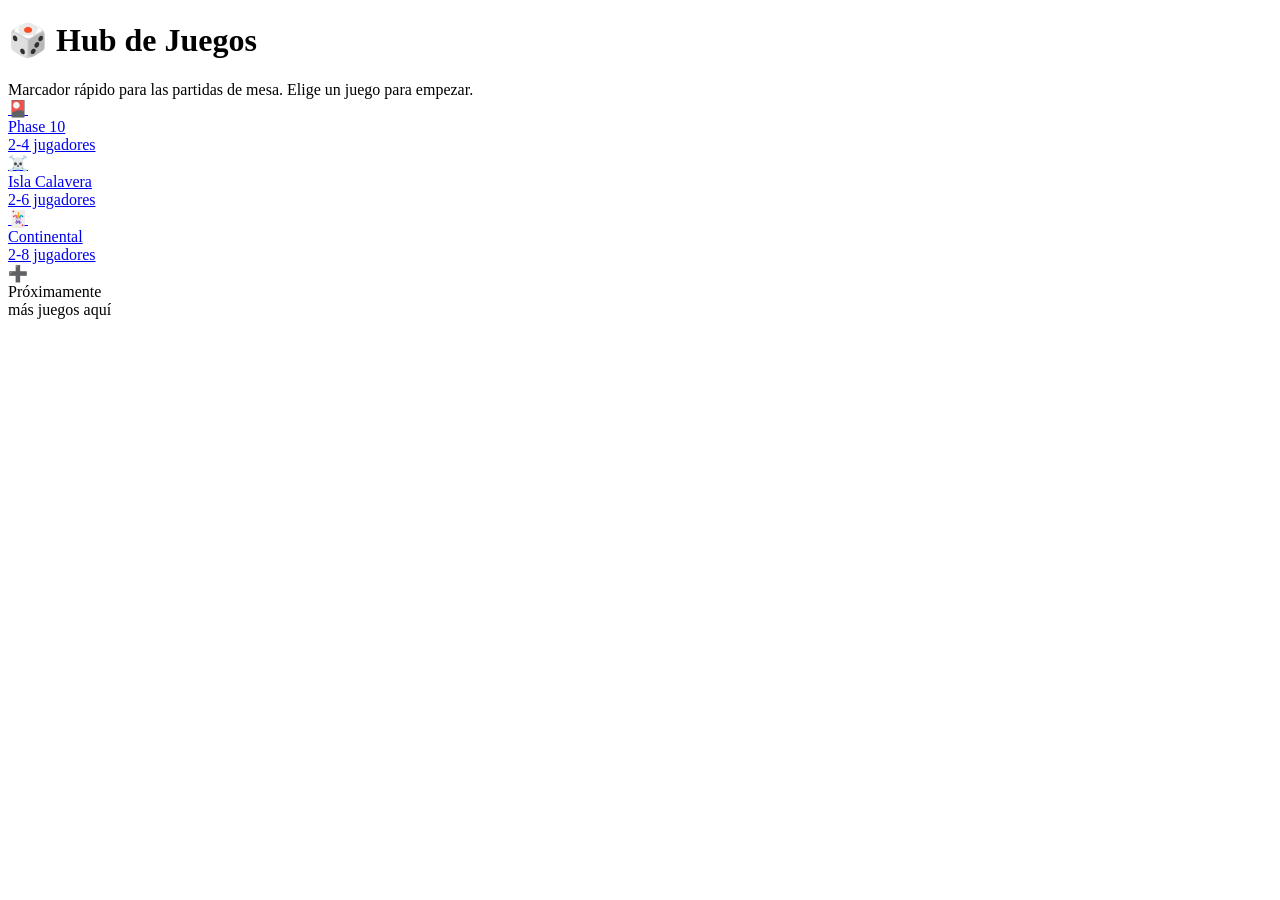
==== index.html @ 879f1ace "Add files via upload" ====
<!DOCTYPE html>
<html lang="es">
<head>
<meta charset="UTF-8">
<meta name="viewport" content="width=device-width, initial-scale=1.0, maximum-scale=1.0">
<title>Hub de Juegos</title>
<link rel="manifest" href="manifest.json">
<meta name="theme-color" content="#122e26">
<link rel="apple-touch-icon" href="assets/icon-192.png">
<link rel="stylesheet" href="css/style.css">
</head>
<body>
<h1>🎲 Hub de Juegos</h1>
<div class="sub">Marcador rápido para las partidas de mesa. Elige un juego para empezar.</div>

<div class="hub-grid" id="grid"></div>

<script>
// Para añadir un juego nuevo en el futuro: añade un objeto aquí y crea su .html
// copiando phase10.html / islacalavera.html como plantilla.
const GAMES = [
  { id:'phase10', title:'Phase 10', file:'phase10.html', icon:'🎴', meta:'2-4 jugadores', color:'red' },
  { id:'islacalavera', title:'Isla Calavera', file:'islacalavera.html', icon:'☠️', meta:'2-6 jugadores', color:'teal' },
  { id:'continental', title:'Continental', file:'continental.html', icon:'🃏', meta:'2-8 jugadores', color:'blue' },
];

const grid = document.getElementById('grid');
GAMES.forEach(g => {
  const a = document.createElement('a');
  a.href = g.file;
  a.className = 'chip';
  a.style.setProperty('--chip-accent', 'var(--'+g.color+')');
  a.innerHTML = `
    <div class="icon">${g.icon}</div>
    <div class="title">${g.title}</div>
    <div class="meta">${g.meta}</div>
  `;
  grid.appendChild(a);
});

const soon = document.createElement('div');
soon.className = 'chip soon';
soon.innerHTML = `<div class="icon">➕</div><div class="title">Próximamente</div><div class="meta">más juegos aquí</div>`;
grid.appendChild(soon);

if('serviceWorker' in navigator){ navigator.serviceWorker.register('sw.js'); }
</script>
</body>
</html>
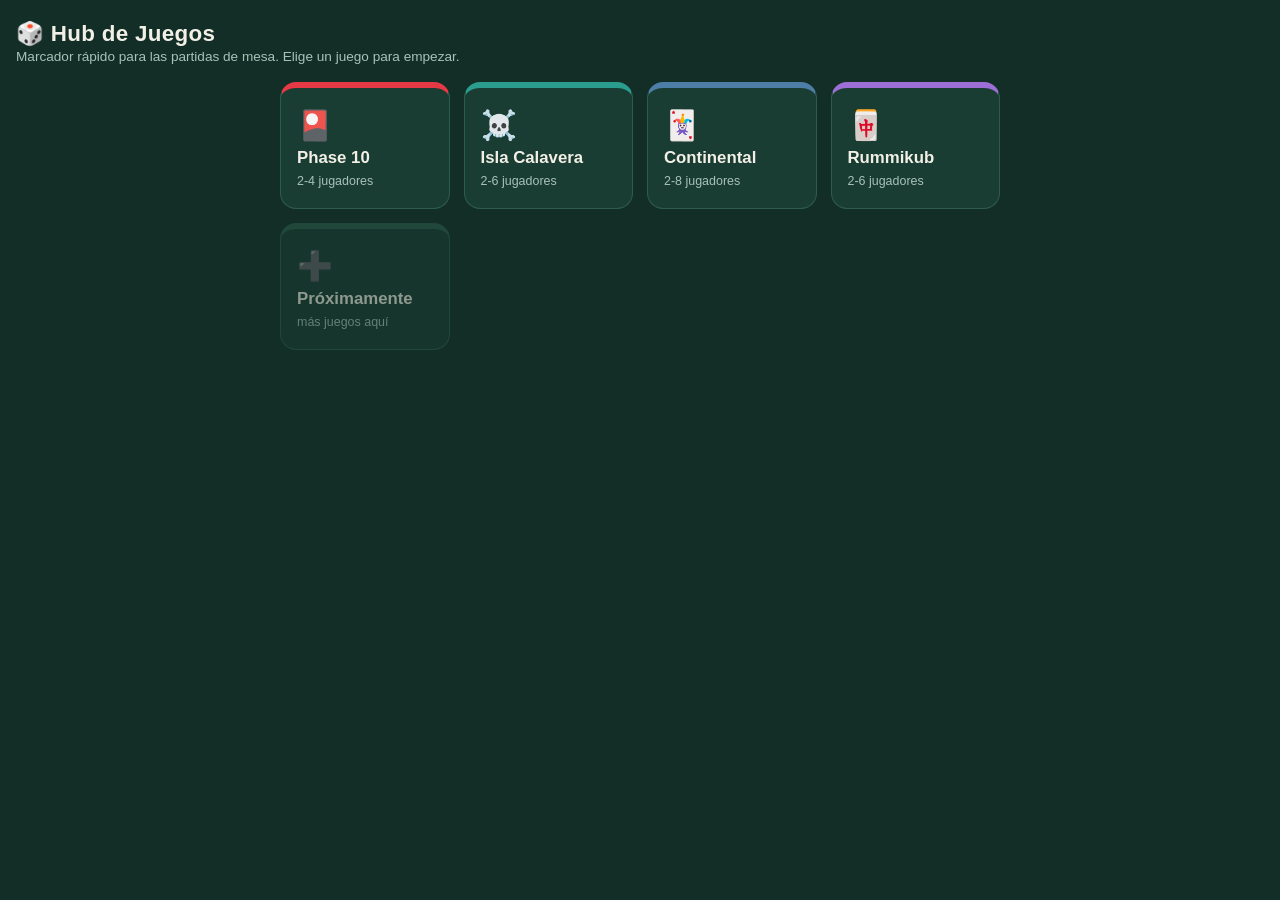
==== commit 215650bd: "Add files via upload" ====
--- a/index.html
+++ b/index.html
@@ -22,6 +22,7 @@
   { id:'phase10', title:'Phase 10', file:'phase10.html', icon:'🎴', meta:'2-4 jugadores', color:'red' },
   { id:'islacalavera', title:'Isla Calavera', file:'islacalavera.html', icon:'☠️', meta:'2-6 jugadores', color:'teal' },
   { id:'continental', title:'Continental', file:'continental.html', icon:'🃏', meta:'2-8 jugadores', color:'blue' },
+  { id:'rummikub', title:'Rummikub', file:'rummikub.html', icon:'🀄', meta:'2-6 jugadores', color:'purple' },
 ];
 
 const grid = document.getElementById('grid');
--- a/css/style.css
+++ b/css/style.css
@@ -0,0 +1,445 @@
+:root{
+  --felt: #122e26;
+  --panel: #1a3d33;
+  --panel-light: #234a3e;
+  --line: #2d5c4c;
+  --ink: #f2f0e6;
+  --muted: #a9c2b8;
+  --gold: #e8b94a;
+  --red: #e63946;
+  --blue: #4d7ea8;
+  --teal: #2a9d8f;
+  --purple: #9d6fd6;
+  --orange: #f4845f;
+  --pink: #d6336c;
+  --cyan: #3aafa9;
+  --yellow: #e8b94a;
+}
+*{box-sizing:border-box;}
+html,body{margin:0;}
+body{
+  font-family: -apple-system, "Segoe UI", Roboto, sans-serif;
+  background: var(--felt) url('assets/juego.png');
+  background-size: 240px 240px;
+  color: var(--ink);
+  min-height: 100vh;
+  padding: 16px;
+  padding-bottom: 40px;
+}
+a{color:inherit; text-decoration:none;}
+.back{
+  display:inline-flex;
+  align-items:center;
+  gap:6px;
+  color: var(--gold);
+  font-weight:700;
+  font-size: 0.9rem;
+  margin-bottom: 10px;
+}
+h1{
+  font-size: 1.4rem;
+  font-weight: 800;
+  letter-spacing: 0.3px;
+  margin: 4px 0 2px;
+  display:flex;
+  align-items:center;
+  gap:8px;
+}
+.sub{
+  color: var(--muted);
+  font-size: 0.85rem;
+  margin-bottom: 18px;
+  max-width: 520px;
+}
+/* ---- Hub ---- */
+.hub-grid{
+  display:grid;
+  grid-template-columns: repeat(auto-fit, minmax(150px,1fr));
+  gap: 14px;
+  max-width: 720px;
+  margin: 0 auto;
+}
+.chip{
+  background: var(--panel);
+  border-radius: 16px;
+  padding: 20px 16px;
+  border: 1px solid var(--line);
+  border-top: 6px solid var(--chip-accent, var(--gold));
+  display:flex;
+  flex-direction:column;
+  gap:6px;
+  min-height: 110px;
+  justify-content:center;
+  transition: transform .12s ease;
+}
+.chip:active{ transform: scale(0.97); }
+.chip .icon{ font-size: 1.8rem; }
+.chip .title{ font-weight:800; font-size:1.05rem; }
+.chip .meta{ color: var(--muted); font-size: 0.78rem; }
+.chip.soon{
+  opacity: 0.55;
+  border-top-color: var(--line);
+}
+/* ---- Setup form ---- */
+#setup{
+  display:flex;
+  flex-direction:column;
+  gap:10px;
+  max-width: 440px;
+  margin: 0 auto 20px;
+}
+#setup input{
+  background: var(--panel);
+  border: 1px solid var(--line);
+  border-radius: 10px;
+  padding: 12px 14px;
+  color: var(--ink);
+  font-size: 1rem;
+}
+#setup input::placeholder{color:var(--muted);}
+.btn{
+  border:none;
+  border-radius: 10px;
+  padding: 13px 16px;
+  font-size: 1rem;
+  font-weight: 700;
+  cursor:pointer;
+  color: #0c231b;
+  background: var(--gold);
+}
+.btn.secondary{
+  background: transparent;
+  border: 1px solid var(--line);
+  color: var(--ink);
+}
+.btn.small{
+  padding: 8px 10px;
+  font-size: 0.85rem;
+}
+.btn.ghost{
+  background: transparent;
+  border: none;
+  color: var(--muted);
+  padding: 6px 8px;
+  font-size: 0.85rem;
+}
+/* ---- Player cards ---- */
+#players{
+  display:grid;
+  grid-template-columns: repeat(auto-fit, minmax(150px,1fr));
+  gap: 12px;
+  max-width: 980px;
+  margin: 0 auto;
+}
+.card{
+  background: var(--panel);
+  border-radius: 14px;
+  padding: 14px;
+  border: 1px solid var(--line);
+  border-top: 6px solid var(--c-accent);
+  display:flex;
+  flex-direction:column;
+  gap:8px;
+}
+.card .name{
+  font-weight: 800;
+  font-size: 1.15rem;
+}
+.card .total{
+  font-family: "SF Mono", Menlo, monospace;
+  font-size: 2.3rem;
+  font-weight: 800;
+  line-height: 1;
+}
+.card .phase-label{
+  color: var(--muted);
+  font-size: 0.72rem;
+}
+.phase-row{
+  display:flex;
+  align-items:center;
+  gap:8px;
+  background: var(--panel-light);
+  border-radius: 8px;
+  padding: 8px 10px;
+  font-size: 1.05rem;
+  font-weight: 700;
+}
+.phase-row span{ flex:1; text-align:center; }
+.phase-row .btn.small{
+  padding: 8px 14px;
+  font-size: 1.1rem;
+  font-weight: 800;
+  min-width: 42px;
+}
+.addrow{ display:flex; gap:6px; }
+.addrow input{
+  flex:1;
+  min-width:0;
+  background: #0e2119;
+  border: 1px solid var(--line);
+  border-radius: 8px;
+  padding: 10px;
+  color: var(--ink);
+  font-size: 1rem;
+  text-align:center;
+}
+.history{
+  display:flex;
+  flex-wrap:wrap;
+  gap:4px;
+  font-size: 0.72rem;
+  color: var(--muted);
+}
+.history span{
+  background: #0e2119;
+  padding: 2px 6px;
+  border-radius: 6px;
+}
+.toolbar{
+  max-width: 980px;
+  margin: 18px auto 0;
+  display:flex;
+  justify-content:center;
+  flex-wrap:wrap;
+  gap:10px;
+}
+#winnerBanner{
+  max-width: 980px;
+  margin: 0 auto 14px;
+  background: var(--teal);
+  color: #0c231b;
+  padding: 12px 16px;
+  border-radius: 12px;
+  font-weight: 800;
+  text-align:center;
+  display:none;
+}
+#winnerBanner.win-banner{
+  background: var(--gold);
+  padding: 28px 16px;
+  animation: pop-in .35s ease;
+}
+#winnerBanner .win-title{
+  font-size: 2.2rem;
+  font-weight: 900;
+  line-height: 1.1;
+}
+#winnerBanner .win-sub{
+  font-size: 1rem;
+  margin-top: 6px;
+  font-weight: 700;
+}
+@keyframes pop-in{
+  0%{ transform: scale(0.85); opacity: 0; }
+  100%{ transform: scale(1); opacity: 1; }
+}
+.phases-panel{
+  background: var(--panel);
+  border: 1px solid var(--line);
+  border-radius: 10px;
+  margin-top: 8px;
+  padding: 4px 14px;
+}
+.phases-list{
+  margin: 8px 0;
+  padding-left: 20px;
+  color: var(--ink);
+  font-size: 1rem;
+  line-height: 1.4;
+  display:flex;
+  flex-direction:column;
+  gap:8px;
+}
+.phases-list li{ padding: 2px 0; }
+.rules-list{
+  margin: 8px 0;
+  padding-left: 18px;
+  color: var(--ink);
+  font-size: 0.98rem;
+  line-height: 1.4;
+  display:flex;
+  flex-direction:column;
+  gap:10px;
+  list-style: disc;
+}
+.rules-list li b{ color: var(--gold); }
+.rules-note{
+  color: var(--muted);
+  font-size: 0.82rem;
+  margin: 8px 0;
+  line-height: 1.4;
+}
+.help-fab{
+  position: fixed;
+  top: 14px;
+  right: 14px;
+  z-index: 40;
+  width: 48px;
+  height: 48px;
+  border-radius: 50%;
+  border: none;
+  background: var(--gold);
+  color: #0c231b;
+  font-size: 1.3rem;
+  font-weight: 800;
+  box-shadow: 0 2px 10px rgba(0,0,0,0.4);
+  cursor: pointer;
+}
+.help-overlay{
+  position: fixed;
+  inset: 0;
+  background: rgba(6,16,13,0.85);
+  z-index: 50;
+  display: flex;
+  align-items: flex-start;
+  justify-content: center;
+  padding: 60px 14px 14px;
+  overflow-y: auto;
+}
+.help-overlay.hidden{ display: none; }
+.help-card{
+  position: relative;
+  background: var(--panel);
+  border: 1px solid var(--line);
+  border-radius: 16px;
+  padding: 20px;
+  max-width: 520px;
+  width: 100%;
+}
+.help-card h2{
+  font-size: 1.05rem;
+  color: var(--gold);
+  margin: 18px 0 6px;
+}
+.help-card h2:first-child{ margin-top: 4px; }
+.help-close{
+  position: absolute;
+  top: 8px;
+  right: 8px;
+  background: transparent;
+  border: none;
+  color: var(--ink);
+  font-size: 1.4rem;
+  cursor: pointer;
+  padding: 6px 10px;
+}
+.confirm-overlay{
+  position: fixed;
+  inset: 0;
+  background: rgba(6,16,13,0.85);
+  z-index: 60;
+  display: flex;
+  align-items: center;
+  justify-content: center;
+  padding: 16px;
+}
+.confirm-overlay.hidden{ display: none; }
+.confirm-card{
+  background: var(--panel);
+  border: 1px solid var(--line);
+  border-radius: 16px;
+  padding: 22px;
+  max-width: 380px;
+  width: 100%;
+  text-align: center;
+  animation: pop-in .2s ease;
+}
+.confirm-title{
+  font-size: 1.15rem;
+  font-weight: 800;
+  color: var(--gold);
+  margin-bottom: 8px;
+}
+.confirm-message{
+  font-size: 0.98rem;
+  color: var(--ink);
+  line-height: 1.4;
+  margin-bottom: 18px;
+}
+.confirm-actions{
+  display: flex;
+  gap: 10px;
+  justify-content: center;
+}
+.confirm-actions .btn{ flex: 1; }
+.help-menu{
+  display: flex;
+  flex-direction: column;
+  gap: 10px;
+  margin-top: 4px;
+}
+.help-menu-btn{ width: 100%; text-align: center; }
+.help-back{
+  margin-bottom: 14px;
+}
+.help-subhead{
+  color: var(--gold);
+  font-size: 0.98rem;
+  margin: 16px 0 4px;
+}
+.help-subhead:first-child{ margin-top: 0; }
+.help-text{
+  color: var(--ink);
+  font-size: 0.95rem;
+  line-height: 1.45;
+  margin: 4px 0;
+}
+.help-bullets{
+  margin: 4px 0;
+  padding-left: 20px;
+  color: var(--ink);
+  font-size: 0.95rem;
+  line-height: 1.5;
+  display: flex;
+  flex-direction: column;
+  gap: 4px;
+}
+.pirate-btn{
+  width: 100%;
+  background: var(--panel-light);
+  border: 1px solid var(--line);
+  color: var(--ink);
+}
+.pirate-card{
+  background: #0e2119;
+  border: 1px dashed var(--gold);
+  border-radius: 8px;
+  padding: 6px 10px;
+  text-align: center;
+  font-weight: 700;
+  color: var(--gold);
+  font-size: 0.9rem;
+}
+#roundSelectorWrap{
+  margin: 4px 0 8px;
+}
+.rounds-label{
+  color: var(--muted);
+  font-size: 0.85rem;
+  margin-bottom: 6px;
+}
+.rounds-chips{
+  display: flex;
+  gap: 8px;
+  flex-wrap: wrap;
+}
+.round-chip{
+  background: var(--panel);
+  border: 1px solid var(--line);
+  color: var(--ink);
+  border-radius: 999px;
+  padding: 10px 16px;
+  font-size: 1rem;
+  font-weight: 700;
+  cursor: pointer;
+}
+.round-chip.active{
+  background: var(--gold);
+  border-color: var(--gold);
+  color: #0c231b;
+}
+.round-btn{
+  font-size: 1.05rem;
+}
+.hidden{display:none !important;}
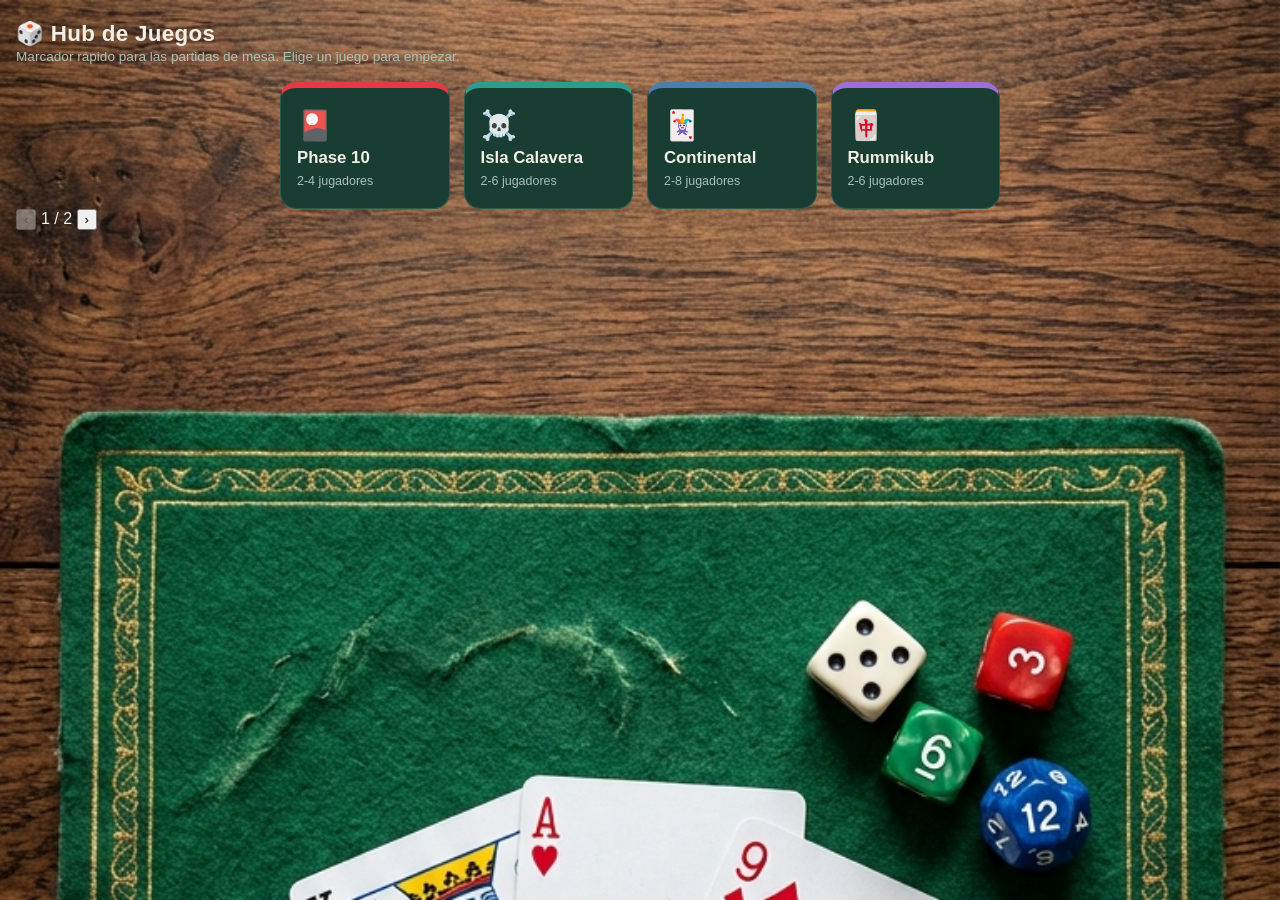
==== commit d9302faa: "Add files via upload" ====
--- a/index.html
+++ b/index.html
@@ -15,9 +15,16 @@
 
 <div class="hub-grid" id="grid"></div>
 
+<div class="pager hidden" id="pager">
+  <button id="prevBtn" aria-label="Página anterior">‹</button>
+  <span id="pageIndicator">1 / 1</span>
+  <button id="nextBtn" aria-label="Página siguiente">›</button>
+</div>
+
 <script>
 // Para añadir un juego nuevo en el futuro: añade un objeto aquí y crea su .html
-// copiando phase10.html / islacalavera.html como plantilla.
+// copiando phase10.html / islacalavera.html como plantilla. No hace falta
+// preocuparse de cuántos hay — el paginador se ajusta solo de 4 en 4.
 const GAMES = [
   { id:'phase10', title:'Phase 10', file:'phase10.html', icon:'🎴', meta:'2-4 jugadores', color:'red' },
   { id:'islacalavera', title:'Isla Calavera', file:'islacalavera.html', icon:'☠️', meta:'2-6 jugadores', color:'teal' },
@@ -25,24 +32,51 @@
   { id:'rummikub', title:'Rummikub', file:'rummikub.html', icon:'🀄', meta:'2-6 jugadores', color:'purple' },
 ];
 
+const PAGE_SIZE = 4;
+const ITEMS = GAMES.concat([{ soon: true }]);
+const totalPages = Math.ceil(ITEMS.length / PAGE_SIZE);
+let page = 0;
+
 const grid = document.getElementById('grid');
-GAMES.forEach(g => {
+
+function buildTile(item){
+  if(item.soon){
+    const div = document.createElement('div');
+    div.className = 'chip soon';
+    div.innerHTML = `<div class="icon">➕</div><div class="title">Próximamente</div><div class="meta">más juegos aquí</div>`;
+    return div;
+  }
   const a = document.createElement('a');
-  a.href = g.file;
+  a.href = item.file;
   a.className = 'chip';
-  a.style.setProperty('--chip-accent', 'var(--'+g.color+')');
+  a.style.setProperty('--chip-accent', 'var(--'+item.color+')');
   a.innerHTML = `
-    <div class="icon">${g.icon}</div>
-    <div class="title">${g.title}</div>
-    <div class="meta">${g.meta}</div>
+    <div class="icon">${item.icon}</div>
+    <div class="title">${item.title}</div>
+    <div class="meta">${item.meta}</div>
   `;
-  grid.appendChild(a);
-});
+  return a;
+}
 
-const soon = document.createElement('div');
-soon.className = 'chip soon';
-soon.innerHTML = `<div class="icon">➕</div><div class="title">Próximamente</div><div class="meta">más juegos aquí</div>`;
-grid.appendChild(soon);
+function renderPage(){
+  grid.innerHTML = '';
+  const start = page * PAGE_SIZE;
+  ITEMS.slice(start, start + PAGE_SIZE).forEach(item => grid.appendChild(buildTile(item)));
+  const pager = document.getElementById('pager');
+  if(totalPages <= 1){
+    pager.classList.add('hidden');
+  } else {
+    pager.classList.remove('hidden');
+    document.getElementById('pageIndicator').textContent = (page+1) + ' / ' + totalPages;
+    document.getElementById('prevBtn').disabled = (page === 0);
+    document.getElementById('nextBtn').disabled = (page === totalPages - 1);
+  }
+}
+
+document.getElementById('prevBtn').onclick = () => { if(page > 0){ page--; renderPage(); } };
+document.getElementById('nextBtn').onclick = () => { if(page < totalPages - 1){ page++; renderPage(); } };
+
+renderPage();
 
 if('serviceWorker' in navigator){ navigator.serviceWorker.register('sw.js'); }
 </script>
--- a/css/style.css
+++ b/css/style.css
@@ -19,8 +19,8 @@
 html,body{margin:0;}
 body{
   font-family: -apple-system, "Segoe UI", Roboto, sans-serif;
-  background: var(--felt) url('assets/juego.png');
-  background-size: 240px 240px;
+  background: var(--felt) url('../assets/juego.png') no-repeat center center fixed;
+  background-size: cover;
   color: var(--ink);
   min-height: 100vh;
   padding: 16px;
@@ -442,4 +442,26 @@
 .round-btn{
   font-size: 1.05rem;
 }
+.round-info-box{
+  max-width: 980px;
+  margin: 0 auto 14px;
+  background: var(--panel);
+  border: 1px solid var(--gold);
+  border-radius: 12px;
+  padding: 12px 16px;
+  text-align: center;
+  font-size: 1rem;
+  color: var(--ink);
+}
+.round-info-box b{ color: var(--gold); }
+.turn-dot{
+  display: inline-block;
+  width: 10px;
+  height: 10px;
+  border-radius: 50%;
+  background: var(--gold);
+  margin-right: 6px;
+  vertical-align: middle;
+  box-shadow: 0 0 6px var(--gold);
+}
 .hidden{display:none !important;}
